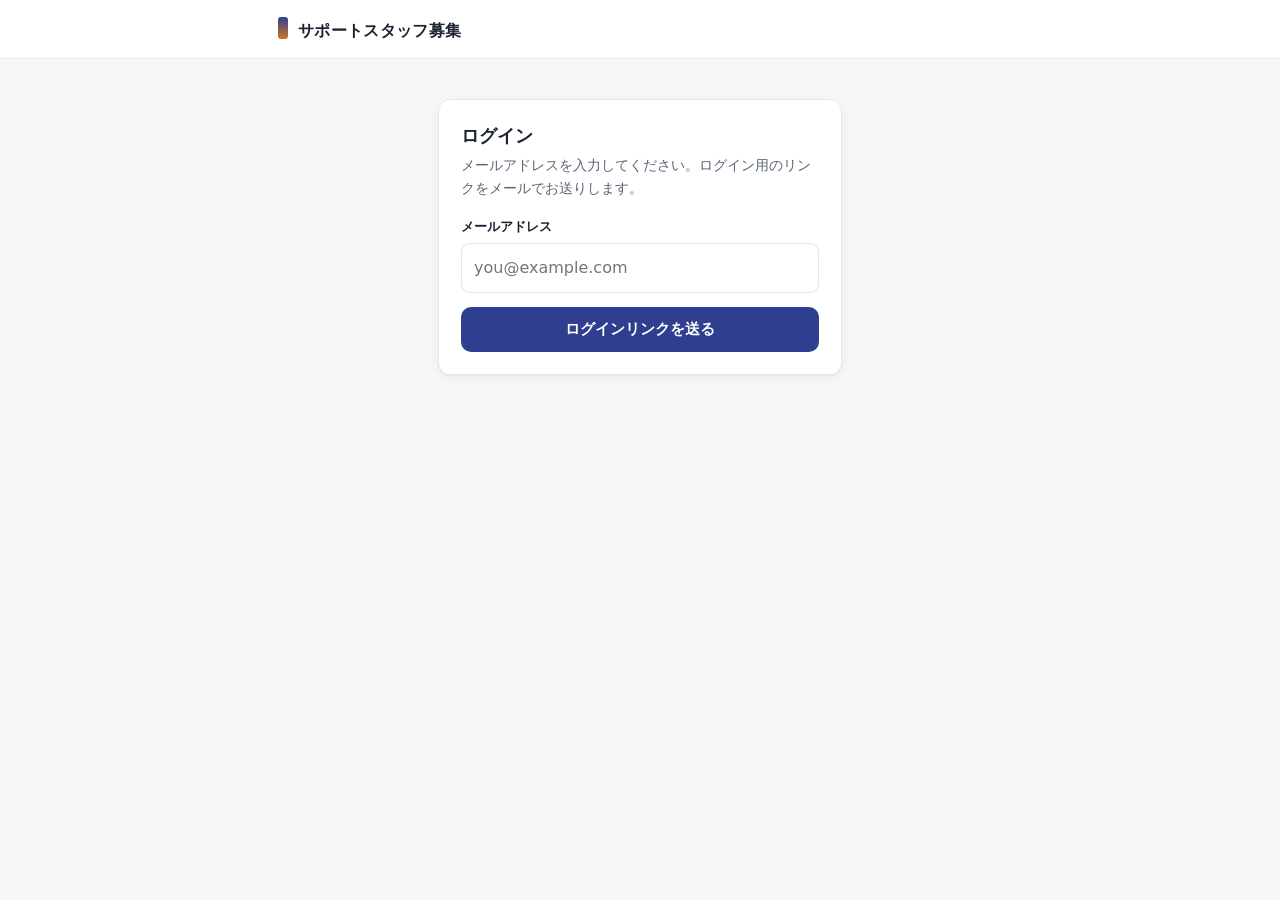
==== index.html @ c612ab6e "Add files via upload" ====
<!DOCTYPE html>
<html lang="ja">
<head>
  <meta charset="utf-8">
  <meta name="viewport" content="width=device-width, initial-scale=1">
  <title>ログイン｜サポートスタッフ募集</title>
  <link rel="stylesheet" href="styles.css">
</head>
<body>
  <header class="topbar">
    <div class="topbar-inner">
      <div class="brand"><span class="mark"></span>
        <h1>サポートスタッフ募集</h1>
      </div>
    </div>
  </header>

  <main class="wrap-narrow" style="padding-top:40px;">
    <div class="card">
      <h2>ログイン</h2>
      <p class="lead">メールアドレスを入力してください。ログイン用のリンクをメールでお送りします。</p>
      <div id="msg"></div>

      <div id="form-area">
        <label class="field">
          <span>メールアドレス</span>
          <input type="email" id="email" placeholder="you@example.com" autocomplete="email">
        </label>
        <button class="btn-primary btn-block" id="send">ログインリンクを送る</button>
      </div>

      <div id="sent-area" style="display:none;">
        <div class="msg msg-ok">メールを送信しました。届いたリンクを開いてログインしてください。</div>
        <p class="note">メールが届かない場合は迷惑メールフォルダもご確認ください。リンクの有効期限は30分です。</p>
        <button class="linklike" onclick="location.reload()">別のアドレスで送り直す</button>
      </div>
    </div>
  </main>

  <script src="config.js"></script>
  <script src="app.js"></script>
  <script>
    // 既にログイン済みならスキップ
    if (getSession().email) location.href = 'jobs.html';

    const btn = document.getElementById('send');
    const msg = document.getElementById('msg');
    btn.addEventListener('click', async () => {
      const email = document.getElementById('email').value.trim();
      msg.innerHTML = '';
      if (!email || email.indexOf('@') < 0) {
        msg.innerHTML = '<div class="msg msg-err">メールアドレスを正しく入力してください。</div>';
        return;
      }
      btn.disabled = true; btn.textContent = '送信中…';
      try {
        const r = await api('requestLogin', { email });
        if (r.ok) {
          document.getElementById('form-area').style.display = 'none';
          document.getElementById('sent-area').style.display = 'block';
        } else {
          msg.innerHTML = '<div class="msg msg-err">送信に失敗しました（' + (r.error || '') + '）。</div>';
        }
      } catch (e) {
        msg.innerHTML = '<div class="msg msg-err">通信エラーが発生しました。</div>';
      } finally {
        btn.disabled = false; btn.textContent = 'ログインリンクを送る';
      }
    });
    document.getElementById('email').addEventListener('keydown', e => { if (e.key === 'Enter') btn.click(); });
  </script>
</body>
</html>
---- styles.css ----
/* =========================================================
   サポートスタッフ募集システム — スタイル
   方針: スポーツ連盟の現場ツール。落ち着いた藍(indigo)を基調に、
        確定を示す一点だけ温かみのある橙(amber)。スマホ前提で
        タップ領域を大きく、視認性最優先。
   ========================================================= */
:root {
  --ink:        #1b2230;   /* 文字 */
  --ink-soft:   #5b6577;   /* 補助文字 */
  --line:       #e3e7ee;   /* 罫線 */
  --bg:         #f6f7f9;   /* 背景 */
  --card:       #ffffff;
  --indigo:     #2f3e8f;   /* 主色 */
  --indigo-d:   #243072;
  --indigo-bg:  #eef1fb;
  --amber:      #c9742a;   /* 確定アクセント */
  --amber-bg:   #fbf1e5;
  --green:      #2f7d51;
  --green-bg:   #e8f4ec;
  --gray-bg:    #eef0f3;
  --danger:     #b4322a;
  --radius:     12px;
  --shadow:     0 1px 2px rgba(27,34,48,.04), 0 4px 14px rgba(27,34,48,.05);
  --font: "Hiragino Kaku Gothic ProN", "Hiragino Sans", "Noto Sans JP", "Yu Gothic", Meiryo, system-ui, sans-serif;
}
* { box-sizing: border-box; }
html, body { margin: 0; padding: 0; }
body {
  font-family: var(--font);
  background: var(--bg);
  color: var(--ink);
  line-height: 1.6;
  -webkit-font-smoothing: antialiased;
}
a { color: var(--indigo); }

/* ---- ヘッダー ---- */
.topbar {
  background: var(--card);
  border-bottom: 1px solid var(--line);
}
.topbar-inner {
  max-width: 760px; margin: 0 auto; padding: 14px 18px;
  display: flex; align-items: center; justify-content: space-between; gap: 12px;
}
.brand { display: flex; align-items: baseline; gap: 10px; min-width: 0; }
.brand .mark {
  width: 10px; height: 22px; border-radius: 3px;
  background: linear-gradient(180deg, var(--indigo), var(--amber));
  flex: none; transform: translateY(3px);
}
.brand h1 { font-size: 16px; margin: 0; font-weight: 700; letter-spacing: .02em; white-space: nowrap; }
.brand .sub { font-size: 12px; color: var(--ink-soft); }
.who { font-size: 13px; color: var(--ink-soft); display: flex; align-items: center; gap: 12px; white-space: nowrap; }
.who b { color: var(--ink); font-weight: 600; }
.linklike { background: none; border: none; color: var(--indigo); font: inherit; cursor: pointer; padding: 0; font-size: 13px; }
.linklike:hover { text-decoration: underline; }

/* ---- レイアウト ---- */
.wrap { max-width: 760px; margin: 0 auto; padding: 18px; }
.wrap-narrow { max-width: 440px; margin: 0 auto; padding: 18px; }

/* ---- タブ ---- */
.tabs {
  display: flex; gap: 6px; margin: 4px 0 20px;
  position: sticky; top: 0; z-index: 15;
  background: var(--bg); padding: 8px 0;
}
.tab {
  flex: 1; text-align: center; padding: 12px 8px; border-radius: 12px;
  background: #fff; border: 1px solid var(--line); color: var(--ink-soft);
  font-weight: 700; font-size: 15px; cursor: pointer; text-decoration: none;
  min-height: 44px; font-family: inherit;
  -webkit-tap-highlight-color: transparent;
}
.tab.active { background: var(--indigo); border-color: var(--indigo); color: #fff; }
.tab .tab-badge {
  display: inline-block; min-width: 18px; padding: 0 5px; margin-left: 6px;
  border-radius: 999px; background: var(--amber); color: #fff; font-size: 11px; line-height: 18px;
}

/* ---- 大会ブロック ---- */
.event { margin-bottom: 26px; }
.event-head { display: flex; align-items: baseline; gap: 10px; margin: 0 4px 10px; }
.event-head h2 { font-size: 17px; margin: 0; font-weight: 700; }
.event-head .venue { font-size: 13px; color: var(--ink-soft); }

/* ---- 仕事カード ---- */
.job {
  background: var(--card); border: 1px solid var(--line); border-radius: var(--radius);
  box-shadow: var(--shadow); padding: 14px 16px; margin-bottom: 10px;
  display: flex; align-items: center; gap: 14px;
}
.job-main { flex: 1; min-width: 0; }
.job-date { font-weight: 700; font-size: 15px; }
.job-date .time { font-weight: 500; color: var(--ink-soft); margin-left: 8px; font-size: 14px; }
.job-title { font-size: 15px; margin-top: 2px; }
.job-meta { font-size: 13px; color: var(--ink-soft); margin-top: 4px; display: flex; flex-wrap: wrap; gap: 4px 12px; }
.fee { font-weight: 700; color: var(--ink); }
.chip { font-size: 11px; padding: 1px 7px; border-radius: 999px; background: var(--indigo-bg); color: var(--indigo-d); }
.chip-count { background: var(--amber-bg); color: var(--amber); font-weight: 700; }
.chip-zero { background: var(--gray-bg); color: var(--ink-soft); }

/* ---- 状態ボタン/ラベル ---- */
.action { flex: none; min-width: 96px; text-align: center; }
.btn {
  display: inline-block; width: 100%; padding: 12px 14px; border-radius: 12px;
  font-weight: 700; font-size: 15px; cursor: pointer; border: 1px solid transparent;
  font-family: inherit; min-height: 44px; /* 親指で押しやすい高さ */
  -webkit-tap-highlight-color: transparent; transition: transform .05s;
}
.btn:active { transform: scale(.97); }
.btn-apply { background: var(--indigo); color: #fff; }
.btn-apply:hover { background: var(--indigo-d); }
.btn-ghost { background: #fff; color: var(--indigo); border-color: var(--indigo); }
.btn-receive { background: var(--green); color: #fff; }
.btn-receive:hover { background: #266a43; }
.btn:disabled { opacity: .55; cursor: default; }
.state-label { display: inline-block; width: 100%; padding: 11px 8px; border-radius: 12px; font-weight: 700; font-size: 14px; box-sizing: border-box; }
.state-applied  { background: var(--gray-bg); color: var(--ink-soft); }
.state-assigned { background: var(--amber-bg); color: var(--amber); }
.state-rejected { background: #f4eaea; color: var(--danger); }
.state-received { background: var(--green-bg); color: var(--green); }
.receipt-link { display: inline-block; margin-top: 6px; font-size: 13px; color: var(--indigo); }

/* ---- フォーム ---- */
.card { background: var(--card); border: 1px solid var(--line); border-radius: var(--radius); box-shadow: var(--shadow); padding: 22px; }
.card h2 { margin: 0 0 4px; font-size: 18px; }
.card .lead { color: var(--ink-soft); font-size: 14px; margin: 0 0 18px; }
label.field { display: block; margin-bottom: 14px; }
label.field > span { display: block; font-size: 13px; font-weight: 600; margin-bottom: 5px; color: var(--ink); }
input, select, textarea {
  width: 100%; padding: 11px 12px; border: 1px solid var(--line); border-radius: 9px;
  font: inherit; color: var(--ink); background: #fff;
}
input:focus, select:focus, textarea:focus { outline: 2px solid var(--indigo-bg); border-color: var(--indigo); }
.btn-block { width: 100%; padding: 13px; font-size: 15px; }
.btn-primary { background: var(--indigo); color: #fff; border: none; border-radius: 10px; font-weight: 700; cursor: pointer; }
.btn-primary:hover { background: var(--indigo-d); }
.row { display: flex; gap: 10px; }
.row > * { flex: 1; }

/* ---- 状態表示 ---- */
.note { font-size: 13px; color: var(--ink-soft); }
.empty { text-align: center; color: var(--ink-soft); padding: 50px 20px; font-size: 14px; }
.msg { padding: 12px 14px; border-radius: 9px; font-size: 14px; margin-bottom: 14px; }
.msg-ok { background: var(--green-bg); color: var(--green); }
.msg-err { background: #f4eaea; color: var(--danger); }
.spinner { text-align: center; color: var(--ink-soft); padding: 40px; }

/* ---- 管理: テーブル/応募リスト ---- */
.section-title { font-size: 15px; font-weight: 700; margin: 26px 4px 10px; display: flex; align-items: center; gap: 8px; }
.applicant {
  display: flex; align-items: center; gap: 12px; padding: 10px 14px;
  border: 1px solid var(--line); border-radius: 10px; background: #fff; margin-bottom: 8px;
}
.applicant .name { font-weight: 600; }
.applicant .addr { font-size: 12px; color: var(--ink-soft); }
.applicant .acts { margin-left: auto; display: flex; gap: 6px; }
.mini { padding: 7px 12px; font-size: 13px; border-radius: 8px; font-weight: 600; cursor: pointer; border: 1px solid var(--line); background: #fff; font-family: inherit; }
.mini-approve { background: var(--amber); color: #fff; border-color: var(--amber); }
.mini-reject { color: var(--danger); border-color: #e6cfcf; }
.mini-pdf { color: var(--indigo); border-color: var(--indigo); }
.badge { font-size: 11px; padding: 2px 8px; border-radius: 999px; font-weight: 700; }
.badge-assigned { background: var(--amber-bg); color: var(--amber); }
.badge-applied { background: var(--gray-bg); color: var(--ink-soft); }
.badge-paid { background: var(--indigo-bg); color: var(--indigo-d); }
.badge-received { background: var(--green-bg); color: var(--green); }

/* ---- モーダル ---- */
.modal-bg { position: fixed; inset: 0; background: rgba(27,34,48,.45); display: none; align-items: center; justify-content: center; z-index: 50; padding: 16px; }
.modal-bg.show { display: flex; }
.modal { background: #fff; border-radius: 14px; width: 100%; max-width: 460px; padding: 22px; max-height: 90vh; overflow: auto; }
.modal h3 { margin: 0 0 16px; font-size: 17px; }

@media (max-width: 560px) {
  .job { flex-direction: column; align-items: stretch; gap: 10px; }
  .action { min-width: 0; }
  .brand .sub { display: none; }
  .topbar-inner { flex-wrap: wrap; padding: 11px 14px; gap: 6px 12px; }
  .brand h1 { font-size: 15px; }
  .who { font-size: 12px; gap: 10px; width: 100%; justify-content: flex-end; }
}
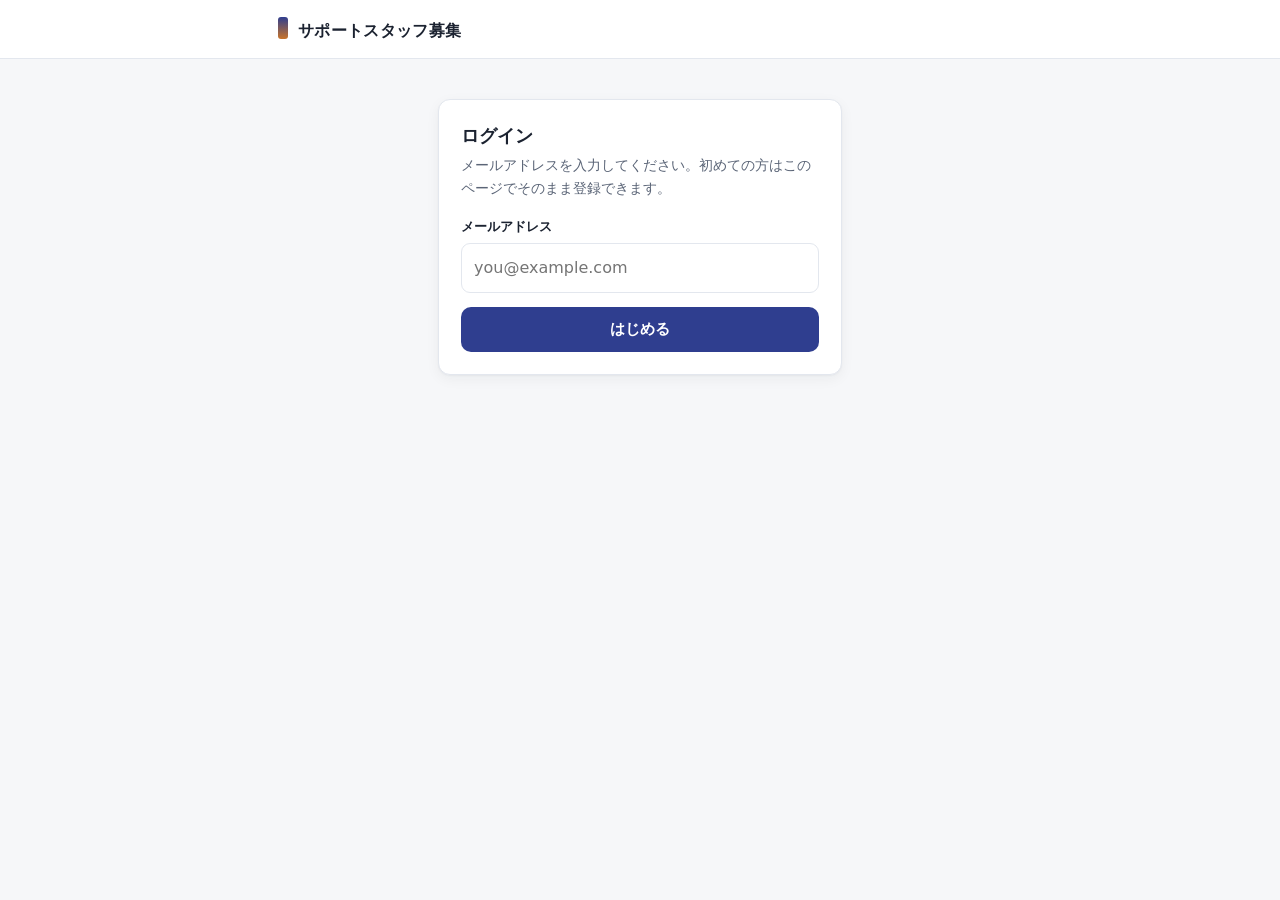
==== commit dc3b650c: "Update index.html" ====
--- a/index.html
+++ b/index.html
@@ -18,22 +18,24 @@
   <main class="wrap-narrow" style="padding-top:40px;">
     <div class="card">
       <h2>ログイン</h2>
-      <p class="lead">メールアドレスを入力してください。ログイン用のリンクをメールでお送りします。</p>
+      <p class="lead">メールアドレスを入力してください。初めての方はこのページでそのまま登録できます。</p>
       <div id="msg"></div>
 
-      <div id="form-area">
+      <label class="field">
+        <span>メールアドレス</span>
+        <input type="email" id="email" placeholder="you@example.com" autocomplete="email">
+      </label>
+
+      <!-- 初回のみ表示: 氏名入力 -->
+      <div id="name-area" style="display:none;">
         <label class="field">
-          <span>メールアドレス</span>
-          <input type="email" id="email" placeholder="you@example.com" autocomplete="email">
+          <span>氏名（領収書に記載されます）</span>
+          <input id="name" placeholder="山田 太郎" autocomplete="name">
         </label>
-        <button class="btn-primary btn-block" id="send">ログインリンクを送る</button>
+        <p class="note" style="margin-top:-6px;">初めてのご利用のため、氏名の登録をお願いします。これで登録は完了します。</p>
       </div>
 
-      <div id="sent-area" style="display:none;">
-        <div class="msg msg-ok">メールを送信しました。届いたリンクを開いてログインしてください。</div>
-        <p class="note">メールが届かない場合は迷惑メールフォルダもご確認ください。リンクの有効期限は30分です。</p>
-        <button class="linklike" onclick="location.reload()">別のアドレスで送り直す</button>
-      </div>
+      <button class="btn-primary btn-block" id="go">はじめる</button>
     </div>
   </main>
 
@@ -43,28 +45,55 @@
     // 既にログイン済みならスキップ
     if (getSession().email) location.href = 'jobs.html';
 
-    const btn = document.getElementById('send');
+    const btn = document.getElementById('go');
     const msg = document.getElementById('msg');
+    let needName = false; // 未登録が判明したら true
+
+    function showMsg(text, ok) {
+      msg.innerHTML = text ? '<div class="msg ' + (ok ? 'msg-ok' : 'msg-err') + '">' + text + '</div>' : '';
+    }
+
+    function goNext(r) {
+      setSession(r.user.email, r.session, r.user);
+      location.href = r.user.isAdmin ? 'admin.html' : 'jobs.html';
+    }
+
     btn.addEventListener('click', async () => {
       const email = document.getElementById('email').value.trim();
-      msg.innerHTML = '';
+      showMsg('');
       if (!email || email.indexOf('@') < 0) {
-        msg.innerHTML = '<div class="msg msg-err">メールアドレスを正しく入力してください。</div>';
+        showMsg('メールアドレスを正しく入力してください。', false);
         return;
       }
-      btn.disabled = true; btn.textContent = '送信中…';
+      btn.disabled = true; btn.textContent = '確認中…';
       try {
-        const r = await api('requestLogin', { email });
-        if (r.ok) {
-          document.getElementById('form-area').style.display = 'none';
-          document.getElementById('sent-area').style.display = 'block';
+        if (!needName) {
+          // まずログインを試す
+          const r = await api('login', { email });
+          if (r.ok) { goNext(r); return; }
+          if (r.error === 'not_registered') {
+            // 初回: 氏名入力欄を出して登録に切り替え
+            needName = true;
+            document.getElementById('name-area').style.display = 'block';
+            btn.textContent = '登録してはじめる';
+            document.getElementById('name').focus();
+            showMsg('初めてのご利用ですね。氏名を入力してください。', true);
+            return;
+          }
+          showMsg('ログインに失敗しました（' + (r.error || '') + '）。', false);
         } else {
-          msg.innerHTML = '<div class="msg msg-err">送信に失敗しました（' + (r.error || '') + '）。</div>';
+          // 登録
+          const name = document.getElementById('name').value.trim();
+          if (!name) { showMsg('氏名を入力してください。', false); return; }
+          const r = await api('register', { email, name });
+          if (r.ok) { goNext(r); return; }
+          showMsg('登録に失敗しました（' + (r.error || '') + '）。', false);
         }
       } catch (e) {
-        msg.innerHTML = '<div class="msg msg-err">通信エラーが発生しました。</div>';
+        showMsg('通信エラーが発生しました。', false);
       } finally {
-        btn.disabled = false; btn.textContent = 'ログインリンクを送る';
+        btn.disabled = false;
+        if (btn.textContent.indexOf('中') >= 0) btn.textContent = needName ? '登録してはじめる' : 'はじめる';
       }
     });
     document.getElementById('email').addEventListener('keydown', e => { if (e.key === 'Enter') btn.click(); });
